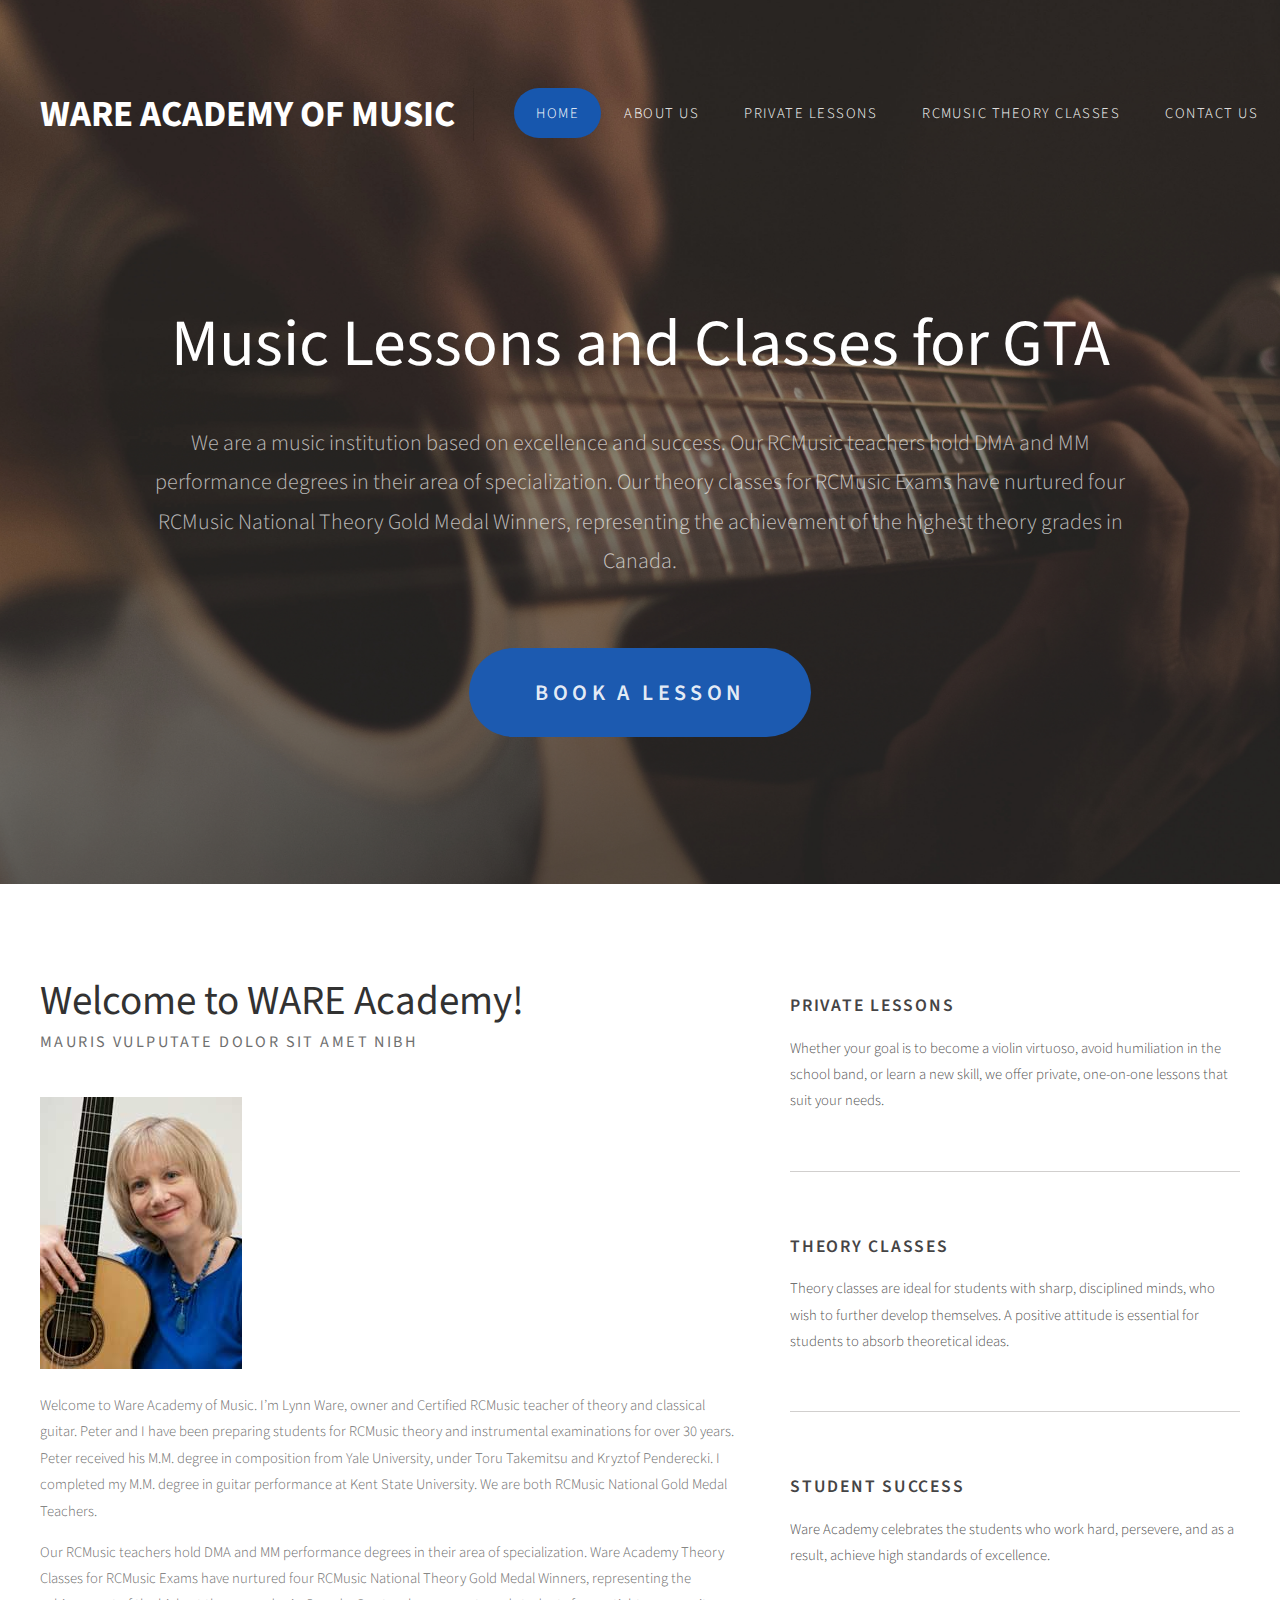
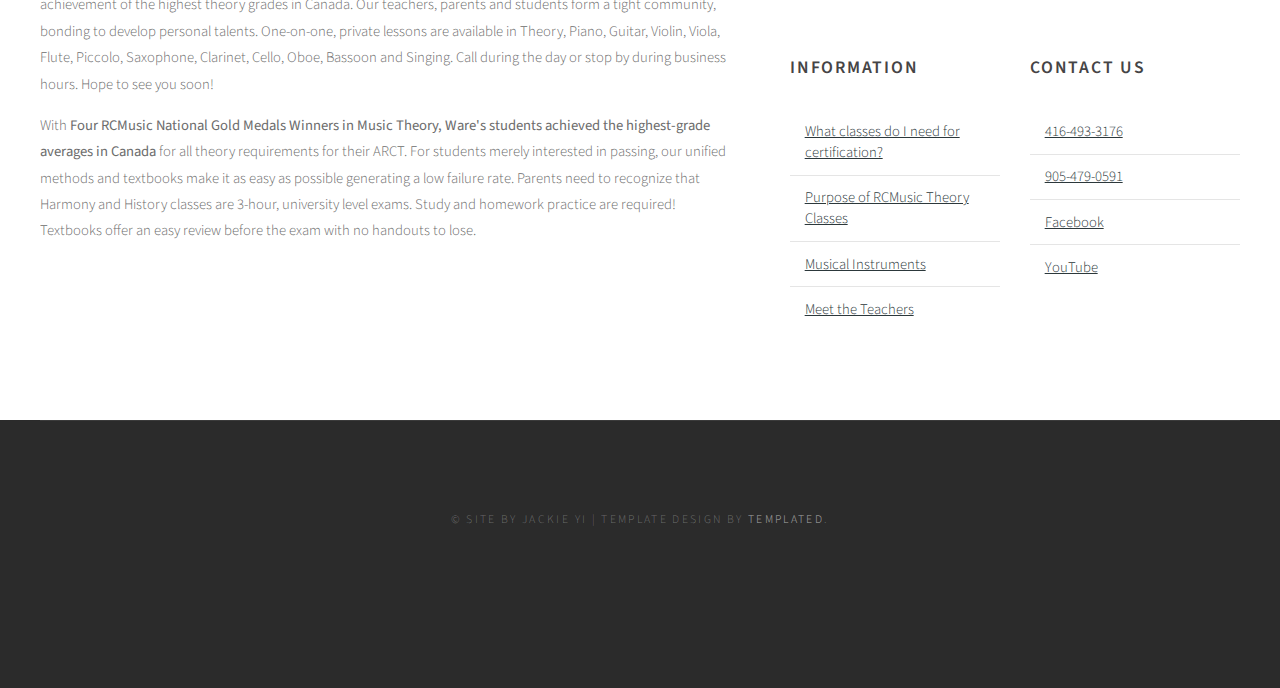
==== index.html @ 29f304de "Initial commit" ====
<!DOCTYPE html PUBLIC "-//W3C//DTD XHTML 1.0 Strict//EN" "http://www.w3.org/TR/xhtml1/DTD/xhtml1-strict.dtd">
<!--
Design by TEMPLATED
http://templated.co
Released for free under the Creative Commons Attribution License

Name       : SimpleWork 
Description: A two-column, fixed-width design with dark color scheme.
Version    : 1.0
Released   : 20140225

-->
<html xmlns="http://www.w3.org/1999/xhtml">
<head>
<meta http-equiv="Content-Type" content="text/html; charset=utf-8" />
<title></title>
<meta name="keywords" content="" />
<meta name="description" content="" />
<link href="http://fonts.googleapis.com/css?family=Source+Sans+Pro:200,300,400,600,700,900" rel="stylesheet" />
<link href="default.css" rel="stylesheet" type="text/css" media="all" />
<link href="fonts.css" rel="stylesheet" type="text/css" media="all" />

<!--[if IE 6]><link href="default_ie6.css" rel="stylesheet" type="text/css" /><![endif]-->

</head>
<body>
<div id="header-wrapper">
	<div id="header" class="container">
		<div id="logo">
			<h1><a href="#">WARE Academy of Music</a></h1>
		</div>
		<div id="menu">
				<ul>
				<li class="current_page_item"><a href="#" accesskey="1" title="">Home</a></li>
				<li><a href="#" accesskey="2" title="">About Us</a></li>
				<li><a href="#" accesskey="3" title="">Private Lessons</a></li>
				<li><a href="#" accesskey="4" title="">RCMusic Theory Classes</a></li>
				<li><a href="#" accesskey="5" title="">Contact Us</a></li>
			</ul>
		</div>
	</div>
	<div id="header-featured">
		<div id="banner-wrapper">
			<div id="banner" class="container">
			<h2>Music Lessons and Classes for GTA</h2>
			<p>We are a music institution based on excellence and success. Our RCMusic
				teachers hold DMA and MM performance degrees in their area of specialization. Our theory classes for RCMusic
				Exams have nurtured four RCMusic National Theory Gold Medal Winners, representing the achievement of the highest theory grades
				in Canada.</p>
			<a href="#" class="button">Book a lesson</a> </div>
		</div>
	</div>
</div>
<div id="wrapper">
	<div id="page" class="container">
		<div id="content">
			<div class="title">
				<h2>Welcome to WARE Academy!</h2>
				<span class="byline">Mauris vulputate dolor sit amet nibh</span> </div>
			<p><img src="images/Lynn-Ware-music-teacher.jpg" alt="" class="image image-responsive" /> </p>
			<p>Welcome to Ware Academy of Music. I’m Lynn Ware, owner and Certified RCMusic teacher of theory and classical guitar.
				Peter and I have been preparing students for RCMusic theory and instrumental examinations for over 30 years.
				Peter received his M.M. degree in composition from Yale University, under Toru Takemitsu and Kryztof Penderecki.
				I completed my M.M. degree in guitar performance at Kent State University. We are both RCMusic National Gold Medal Teachers.</p>
			<p>Our RCMusic teachers hold DMA and MM performance degrees in their area of specialization. Ware Academy Theory
				Classes for RCMusic Exams have nurtured four RCMusic National Theory Gold Medal Winners, representing the achievement of the highest theory
				grades in Canada. Our teachers, parents and students form a tight community, bonding to develop personal talents.
				One-on-one, private lessons are available in Theory, Piano, Guitar, Violin, Viola, Flute, Piccolo, Saxophone,
				Clarinet, Cello, Oboe, Bassoon and Singing. Call during the day or stop by during business hours. Hope to see you soon!</p>
			<p>With <strong>Four RCMusic National Gold Medals Winners in Music Theory, Ware's students achieved the highest-grade averages in
				Canada</strong> for all theory requirements for their ARCT. For students merely interested in passing, our unified
				methods and textbooks make it as easy as possible generating a low failure rate. Parents need to recognize
				that Harmony and History classes are 3-hour, university level exams. Study and homework practice are required!
				Textbooks offer an easy review before the exam with no handouts to lose.</p>
		</div>
		<div id="sidebar">
			<ul class="style1">
				<li class="first">
					<h3>Private lessons</h3>
					<p><a href="#">Whether your goal is to become a violin virtuoso, avoid humiliation in the school band, or
					learn a new skill, we offer private, one-on-one lessons that suit your needs.</a></p>
				</li>
				<li>
					<h3>Theory Classes</h3>
					<p><a href="#">Theory classes are ideal for students with sharp, disciplined minds, who wish to further develop
					themselves. A positive attitude is essential for students to absorb theoretical ideas.</a></p>
				</li>
				<li>
					<h3>Student Success</h3>
					<p><a href="#">Ware Academy celebrates the students who work hard, persevere, and as a result, achieve high standards of excellence.</a></p>
				</li>
			</ul>
			<div id="stwo-col">
				<div class="sbox1">
					<h2>Information</h2>
					<ul class="style2">
						<li><a href="#">What classes do I need for certification?</a></li>
						<li><a href="#">Purpose of RCMusic Theory Classes</a></li>
						<li><a href="#">Musical Instruments</a></li>
						<li><a href="#">Meet the Teachers</a></li>
					</ul>
				</div>
				<div class="sbox2">
					<h2>Contact Us</h2>
					<ul class="style2">
						<li><a href="#">416-493-3176</a></li>
						<li><a href="#">905-479-0591</a></li>
						<li><a href="https://www.facebook.com/Ware-Academy-of-Music-352486694839568/" target="_blank">Facebook</a></li>
						<li><a href="https://www.youtube.com/user/wareacademy" target="_blank">YouTube</a></li>
					</ul>
				</div>
			</div>
		</div>
	</div>
</div>
<div id="copyright" class="container">
	<p>&copy; Site by Jackie Yi</a> | Template Design by <a href="http://templated.co" rel="nofollow">TEMPLATED</a>.</p>
</div>
</body>
</html>
---- default.css ----
html, body
{
	height: 100%;
}

body
{
	margin: 0px;
	padding: 0px;
	background: #2b2b2b;
	font-family: 'Source Sans Pro', sans-serif;
	font-size: 11pt;
	font-weight: 300;
	color: #6c6c6c
}

h1, h2, h3
{
	margin: 0;
	padding: 0;
	font-weight: 600;
	color: #454445;
}

p, ol, ul
{
	margin-top: 0;
}

ol, ul
{
	padding: 0;
	list-style: none;
}

p
{
	line-height: 180%;
}

strong
{
}

a
{
	color: #2C383B;
}

a:hover
{
	text-decoration: none;
}

.container
{
	margin: 0px auto;
	width: 1200px;
}

/*********************************************************************************/
/* Image Style                                                                   */
/*********************************************************************************/

	.image
{
	display: inline-block;
	background: #2b2b2b;
}

.image img
{
	display: block;
	width: 100%;
}

.image-full
{
	display: block;
	width: 100%;
	margin: 0 0 2em 0;
}

.image-left
{
	float: left;
	margin: 0 2em 2em 0;
}

.image-centered
{
	display: block;
	margin: 0 0 2em 0;
}

.image-centered img
{
	margin: 0 auto;
	width: auto;
}

/*********************************************************************************/
/* List Styles                                                                   */
/*********************************************************************************/

	ul.style1
{
	margin: 0;
	padding: 0em 0em 0em 0em;
	overflow: hidden;
	list-style: none;
	color: #6c6c6c
}

ul.style1 li
{
	overflow: hidden;
	display: block;
	padding: 2.80em 0em;
	border-top: 1px solid #D1CFCE;
}

ul.style1 li:first-child
{
	padding-top: 0;
	border-top: none;
}

ul.style1 .image-left
{
	margin-bottom: 0;
}

ul.style1 h3
{
	padding: 1.2em 0em 1em 0em;
	letter-spacing: 0.10em;
	text-transform: uppercase;
	font-size: 1.2em;
	font-weight: 600;
	color: #454445;
}

ul.style1 a
{
	text-decoration: none;
	color: #525252;
}

ul.style1 a:hover
{
	text-decoration: underline;
	color: #525252;
}

ul.style2
{
	margin: 0;
	padding-top: 1em;
	list-style: none;
}

ul.style2 li
{
	border-top: solid 1px #E5E5E5;
	padding: 0.80em 0 0.80em 0;
	font-family: 0.80em;
}

ul.style2 li:before
{
	display: inline-block;
	padding: 4px;
	background: #DB3256;
}

ul.style2 a
{
	display: inline-block;
	margin-left: 1em;
}

ul.style2 li:first-child
{
	border-top: 0;
	padding-top: 0;
}

ul.style2 .icon
{
	color: #FFF;
}

ul.style3
{
	margin: 0;
	padding-top: 1em;
	list-style: none;
}

ul.style3 li
{
	border-top: solid 1px rgba(255,255,255,.2);
	padding: 1em 0 1em 0;
	font-family: 0.80em;
}

ul.style3 li:before
{
	display: inline-block;
	padding: 4px;
	background: #FFF;
}

ul.style3 a
{
	display: inline-block;
	margin-left: 1em;
	font-size: 1em !important;
	color: #FFF;
}

ul.style3 li:first-child
{
	border-top: 0;
	padding-top: 0;
}

ul.style3 .icon
{
	color: #DB3256;
}

/*********************************************************************************/
/* Social Icon Styles                                                            */
/*********************************************************************************/

	ul.contact
{
	margin: 0;
	padding: 2em 0em 0em 0em;
	list-style: none;
}

ul.contact li
{
	display: inline-block;
	padding: 0em 0.30em;
	font-size: 1em;
}

ul.contact li span
{
	display: none;
	margin: 0;
	padding: 0;
}

ul.contact li a
{
	color: #FFF;
}

ul.contact li a:before
{
	display: inline-block;
	background: #3f3f3f;
	width: 40px;
	height: 40px;
	line-height: 40px;
	border-radius: 20px;
	text-align: center;
	color: #FFFFFF;
}

ul.contact li a.icon-twitter:before
{
	background: #2DAAE4;
}

ul.contact li a.icon-facebook:before
{
	background: #39599F;
}

ul.contact li a.icon-dribbble:before
{
	background: #C4376B;
}

ul.contact li a.icon-tumblr:before
{
	background: #31516A;
}

ul.contact li a.icon-rss:before
{
	background: #F2600B;
}

/*********************************************************************************/
/* Button Style                                                                  */
/*********************************************************************************/

	.button
{
	display: inline-block;
	padding: 1.3em 3em;
	background: #1c5ab0;
	border-radius: 30px;
	-moz-transition: opacity 0.25s ease-in-out;
	-webkit-transition: opacity 0.25s ease-in-out;
	-o-transition: opacity 0.25s ease-in-out;
	-ms-transition: opacity 0.25s ease-in-out;
	transition: opacity 0.25s ease-in-out;
	letter-spacing: 0.20em;
	text-decoration: none;
	text-transform: uppercase;
	font-weight: 600;
	color: #FFF;
}

.button:hover
{
	background: #1757ae;
}

.button:active
{
}

.button-big
{
	padding: 1.6em 4em;
	font-size: 1.4em;
	font-weight: 900;
}

/*********************************************************************************/
/* Heading Titles                                                                */
/*********************************************************************************/

	.title
{
	margin-bottom: 3em;
}

.title h2
{
	font-weight: 400;
	font-size: 2.8em;
	color: #323232;
}

.title .byline
{
	letter-spacing: 0.15em;
	text-transform: uppercase;
	font-weight: 400;
	font-size: 1.1em;
	color: #6F6F6F;
}

/*********************************************************************************/
/* Header                                                                        */
/*********************************************************************************/
	
#header-wrapper
{
	background: #2b2b2b url(images/warebanner.jpg) no-repeat center;
	background-size: auto 100%;
}

#header
{
	]position: relative;
	height: 150px;
}

#header-page
{
	background: #2b2b2b url(images/wareheader.jpg) no-repeat center;
	background-size: auto 100%;
}

/*********************************************************************************/
/* Logo                                                                          */
/*********************************************************************************/

#logo
{
	position: absolute;
	top: 6em;
	width: 100%;
}

#logo h1
{
	display: inline-block;
	font-size: 2.5em;
	text-transform: uppercase;
	font-weight: 700;
	color: #ED7070;
	padding-right: 0.50em;
	border-right: 1px solid rgba(0,0,0,.1);
}

#logo span
{
	display: inline-block;
	padding-right: .50em;
	letter-spacing: 0.10em;
	text-transform: uppercase;
	font-size: 0.90em;
}

#logo a
{
	text-decoration: none;
	color: #FFF;
}

#logo .fa
{
	color: #F2762E;
}

#logo .fa:after
{
	position: absolute;
	display: inline-block;
	padding-right: 2em;
}

/*********************************************************************************/
/* Menu                                                                          */
/*********************************************************************************/

#menu
{
	position: absolute;
	right: 0;
	top: 6em;
}

#menu ul
{
	display: inline-block;
}

#menu li
{
	display: block;
	float: left;
	text-align: center;
}

#menu li a, #menu li span
{
	display: inline-block;
	margin-left: 1px;
	padding: 1em 1.5em 1em 1.5em;
	letter-spacing: 0.10em;
	text-decoration: none;
	font-size: 1em;
	text-transform: uppercase;
	outline: 0;
	color: #FFF;
}

#menu li:hover a, #menu li.active a, #menu li.active span
{
}

#menu .current_page_item a
{
	background: #1757ae;
	border-radius: 30px;
	color: #FFF;
}

/*********************************************************************************/
/* Banner                                                                        */
/*********************************************************************************/
	

	#header-featured
	{
		padding: 10em 0em;
	}



#banner-wrapper
{
}

#banner
{
	overflow: hidden;
	width: 1000px;
	text-align: center;
	color: rgba(255,255,255,.7);
	font-size: 1.5em;
}

#banner a
{
	color: rgba(255,255,255,.9);
}

#banner h2
{
	padding-bottom: 0.50em;
	font-weight: 400;
	font-size: 3em;
	color: #FFF;
}

#banner .button
{
	margin-top: 2em;
	border-radius: 50px;
}

#banner strong
{
	color: #FFF;
}

#banner span
{
	display: block;
	padding-top: 0.20em;
	text-transform: uppercase;
	font-size: 1.2em;
	color: #A2A2A2;
}

/*********************************************************************************/
/* Page                                                                          */
/*********************************************************************************/

#wrapper
{
	background: #FFF;
	height: min-content;
}

#page
{
	overflow: hidden;
	padding: 6em 0em 6em 0em;
	background: #FFF;
}

#page .button
{
	margin-top: 2em;
}

/*********************************************************************************/
/* Content                                                                       */
/*********************************************************************************/

	#content
	{
		float: left;
		width: 700px;
	}

/*********************************************************************************/
/* Sidebar                                                                       */
/*********************************************************************************/

	#sidebar
	{
		float: right;
		width: 450px;
	}

	#stwo-col
	{
		margin-top: 2em;
	}

	#stwo-col h2
	{
		display: block;
		padding-bottom: 1.5em;
		letter-spacing: 0.10em;
		text-transform: uppercase;
		font-size: 1.2em;
		font-weight: 600;
		color: #454445;
	}

	#stwo-col .sbox1
	{
		float: left;
		width: 210px;
	}

	#stwo-col .sbox2
	{
		float: right;
		width: 210px;
	}

/*********************************************************************************/
/* Copyright                                                                     */
/*********************************************************************************/

#copyright
{
	overflow: hidden;
	padding: 6em 0em 10em 0em;
	border-top: 1px solid rgba(255,255,255,0.08);
}

#copyright p
{
	letter-spacing: 0.20em;
	text-align: center;
	text-transform: uppercase;
	font-size: 0.80em;
	color: rgba(255,255,255,0.3);
}

#copyright a
{
	text-decoration: none;
	color: rgba(255,255,255,0.6);
}

/*********************************************************************************/
/* Featured                                                                      */
/*********************************************************************************/

#featured-wrapper
{
	overflow: hidden;
	padding: 10em 0em;
	background: #FFF;
	text-align: center;
}

#featured
{
	overflow: hidden;
}

#featured .main-title
{
	margin-bottom: 4em;
}

#featured .main-title h2
{
	font-size: 4em;
}

#featured .main-title .byline
{
	font-size: 2em;
}

#featured-wrapper .fa
{
	display: inline-block;
	margin-bottom: 1em;
	width: 3em;
	height: 3em;
	line-height: 3em;
	font-size: 4em;
	color: #FFF;
	background: #F2762E;
	border: 1px solid #F2762E;
	border-radius: 50%;
}

.column1,  .column2,  .column3,  .column4
{
	width: 282px;
}

.column1,  .column2
{
	float: left;
	margin-right: 24px;
}

.column3
{
	float: left;
}

.column4
{
	float: right;
}

#slider-wrapper
{
	padding: 6em 0em;
	background: #DB3256;
}

#slider
{
	margin: 0em auto 0em auto;
	width: 1200px;
	position: relative;
}

#slider .button
{
}

#slider .button:hover
{
}

#slider .viewer
{
	width: 1000px;
	height: 375px;
	margin: 0 auto;
	overflow: hidden;
}

#slider .viewer .reel
{
	display: none;
	height: 375px;
}

#slider .viewer .reel .slide
{
	position: relative;
	width: 1000px;
	height: 375px;
}

#slider .viewer .reel h2
{
	position: absolute;
	top: 130px;
	left: 0;
	width: 1200px;
	height: 80px;
	line-height: 80px;
	background: #111111;
	text-align: center;
	opacity: 0.85;
	font-weight: normal;
	color: #ffffff;
	font-size: 2.25em;
}

#slider .viewer .reel p
{
	position: absolute;
	top: 210px;
	left: 0;
	width: 1200px;
	height: 40px;
	line-height: 40px;
	background: #0074C6;
	text-align: center;
	opacity: 0.85;
	font-weight: normal;
	color: #ffffff;
	font-size: 1.1em;
}

#slider .icon
{
	font-size: 4em;
	color: #FFF;
}

#slider .previous-button
{
	position: absolute;
	top: 150px;
	left: 0;
}

#slider .next-button
{
	position: absolute;
	top: 150px;
	right: 0;
}

#slider .indicator
{
	margin: 30px auto 0 auto;
}

#slider .indicator ul
{
	list-style: none;
	padding: 0;
	margin: 0;
	text-align: center;
}

#slider .indicator ul li
{
	display: inline-block;
	width: 12px;
	height: 12px;
	text-indent: -9999em;
	background: #c8c8c8;
	margin: 0 2px 0 2px;
	border-radius: 8px;
	border-bottom: solid 1px #ffffff;
	border-top: solid 1px #909090;
}

#slider .indicator ul li.active
{
	background: #505050;
	border-top: solid 1px #505050;
}

/*********************************************************************************/
/* Footer                                                                        */
/*********************************************************************************/

#footer-wrapper
{
	overflow: hidden;
	padding: 7em 0em;
	color: rgba(255,255,255,0.5);
}


#footer .title h2
{
	font-size: 2em;
	font-weight: 300;
	color: #FFF;
}

#footer .title .byline
{
	display: block;
	padding-top: 1em;
	text-transform: uppercase;
	font-size: 0.80em;
	color: rgba(255,255,255,0.5);
}

#footer .column1,
#footer .column2
{
	width: 560px;
}

#footer .column1
{
	float: left;
}

#footer .column2
{
	float: right;
}

#footer .button
{
	margin-top: 2em;
}

#extra
{
	overflow: hidden;
	margin: 5em auto 2em auto;
	padding: 2em 0em 2em 0em;
	background: #ECECEC;
}

#extra h2
{
	margin: 0em;
	padding: 0em;
	font-weight: 400;
	font-size: 2.4em;
	color: #555555;
}

#extra span
{
	display: block;
	padding-top: 0.20em;
	text-transform: uppercase;
	font-size: 1.2em;
	color: #A2A2A2;
}


.extra2
{
}


.margin-btm
{
	overflow: hidden;
	margin-bottom: 5em;
	padding-bottom: 5em;
	border-bottom: 1px solid rgba(0,0,0,.1);
}

.extra2 .button
{
	margin-top: 2em;
}

.extra2 .title h2
{
	font-size: 2em;
}

.extra2 .title .byline
{
	font-size: 0.80em;
}

.extra2 .ebox1,
.extra2 .ebox2
{
	width: 560px;
}

.extra2  .ebox1
{
	float: left;
	padding-right: 40px;
	border-right: 1px solid rgba(0,0,0,.1);
}

.extra2 .ebox2
{
	float: right;
}
---- fonts.css ----
@charset 'UTF-8';

@font-face
{
	font-family: 'FontAwesome';
	src: url('fonts/fontawesome-webfont.eot?v=3.0.1');
	src: url('fonts/fontawesome-webfont.eot?#iefix&v=3.0.1') format('embedded-opentype'),
	     url('fonts/fontawesome-webfont.woff?v=3.0.1') format('woff'),
	     url('fonts/fontawesome-webfont.ttf?v=3.0.1') format('truetype'),
	     url('fonts/fontawesome-webfont.svg#FontAwesome') format('svg');
	font-weight: normal;
	font-style: normal;
}

@font-face
{
	font-family: 'Font-Awesome-Social';
	src: url('fonts/fontawesome-social-webfont.eot');
	src: url('fonts/fontawesome-social-webfont.eot?#iefix') format('embedded-opentype'),
	     url('fonts/fontawesome-social-webfont.woff') format('woff'),
		 url('fonts/fontawesome-social-webfont.ttf') format('truetype'),
		 url('fonts/fontawesome-social-webfont.svg#Font-Awesome-More') format('svg');
	font-weight: normal;
	font-style: normal;
}
/*********************************************************************************/
/* Icons                                                                         */
/* Powered by Font Awesome by Dave Gandy | http://fontawesome.io                 */
/* Licensed under the SIL OFL 1.1 (font), MIT (CSS)                              */
/*********************************************************************************/

	.fa
	{
		text-decoration: none;
	}

		.fa:before
		{
			display:inline-block;
			font-family: FontAwesome;
			font-size: 1.25em;
			text-decoration: none;
			font-style: normal;
			font-weight: normal;
			line-height: 1;
			-webkit-font-smoothing:antialiased;
			-moz-osx-font-smoothing:grayscale;
		}

		.fa-lg{font-size:1.3333333333333333em;line-height:.75em;vertical-align:-15%}
		.fa-2x{font-size:2em}
		.fa-3x{font-size:3em}
		.fa-4x{font-size:4em}
		.fa-5x{font-size:5em}
		.fa-fw{width:1.2857142857142858em;text-align:center}
		.fa-ul{padding-left:0;margin-left:2.142857142857143em;list-style-type:none}.fa-ul>li{position:relative}
		.fa-li{position:absolute;left:-2.142857142857143em;width:2.142857142857143em;top:.14285714285714285em;text-align:center}.fa-li.fa-lg{left:-1.8571428571428572em}
		.fa-border{padding:.2em .25em .15em;border:solid .08em #eee;border-radius:.1em}
		.pull-right{float:right}
		.pull-left{float:left}
		.fa.pull-left{margin-right:.3em}
		.fa.pull-right{margin-left:.3em}
		.fa-spin{-webkit-animation:spin 2s infinite linear;-moz-animation:spin 2s infinite linear;-o-animation:spin 2s infinite linear;animation:spin 2s infinite linear}
		@-moz-keyframes spin{0%{-moz-transform:rotate(0deg)} 100%{-moz-transform:rotate(359deg)}}@-webkit-keyframes spin{0%{-webkit-transform:rotate(0deg)} 100%{-webkit-transform:rotate(359deg)}}@-o-keyframes spin{0%{-o-transform:rotate(0deg)} 100%{-o-transform:rotate(359deg)}}@-ms-keyframes spin{0%{-ms-transform:rotate(0deg)} 100%{-ms-transform:rotate(359deg)}}@keyframes spin{0%{transform:rotate(0deg)} 100%{transform:rotate(359deg)}}.fa-rotate-90{filter:progid:DXImageTransform.Microsoft.BasicImage(rotation=1);-webkit-transform:rotate(90deg);-moz-transform:rotate(90deg);-ms-transform:rotate(90deg);-o-transform:rotate(90deg);transform:rotate(90deg)}
		.fa-rotate-180{filter:progid:DXImageTransform.Microsoft.BasicImage(rotation=2);-webkit-transform:rotate(180deg);-moz-transform:rotate(180deg);-ms-transform:rotate(180deg);-o-transform:rotate(180deg);transform:rotate(180deg)}
		.fa-rotate-270{filter:progid:DXImageTransform.Microsoft.BasicImage(rotation=3);-webkit-transform:rotate(270deg);-moz-transform:rotate(270deg);-ms-transform:rotate(270deg);-o-transform:rotate(270deg);transform:rotate(270deg)}
		.fa-flip-horizontal{filter:progid:DXImageTransform.Microsoft.BasicImage(rotation=0, mirror=1);-webkit-transform:scale(-1, 1);-moz-transform:scale(-1, 1);-ms-transform:scale(-1, 1);-o-transform:scale(-1, 1);transform:scale(-1, 1)}
		.fa-flip-vertical{filter:progid:DXImageTransform.Microsoft.BasicImage(rotation=2, mirror=1);-webkit-transform:scale(1, -1);-moz-transform:scale(1, -1);-ms-transform:scale(1, -1);-o-transform:scale(1, -1);transform:scale(1, -1)}
		.fa-stack{position:relative;display:inline-block;width:2em;height:2em;line-height:2em;vertical-align:middle}
		.fa-stack-1x,.fa-stack-2x{position:absolute;left:0;width:100%;text-align:center}
		.fa-stack-1x{line-height:inherit}
		.fa-stack-2x{font-size:2em}
		.fa-inverse{color:#fff}
		.fa-glass:before{content:"\f000"}
		.fa-music:before{content:"\f001"}
		.fa-search:before{content:"\f002"}
		.fa-envelope-o:before{content:"\f003"}
		.fa-heart:before{content:"\f004"}
		.fa-star:before{content:"\f005"}
		.fa-star-o:before{content:"\f006"}
		.fa-user:before{content:"\f007"}
		.fa-film:before{content:"\f008"}
		.fa-th-large:before{content:"\f009"}
		.fa-th:before{content:"\f00a"}
		.fa-th-list:before{content:"\f00b"}
		.fa-check:before{content:"\f00c"}
		.fa-times:before{content:"\f00d"}
		.fa-search-plus:before{content:"\f00e"}
		.fa-search-minus:before{content:"\f010"}
		.fa-power-off:before{content:"\f011"}
		.fa-signal:before{content:"\f012"}
		.fa-gear:before,.fa-cog:before{content:"\f013"}
		.fa-trash-o:before{content:"\f014"}
		.fa-home:before{content:"\f015"}
		.fa-file-o:before{content:"\f016"}
		.fa-clock-o:before{content:"\f017"}
		.fa-road:before{content:"\f018"}
		.fa-download:before{content:"\f019"}
		.fa-arrow-circle-o-down:before{content:"\f01a"}
		.fa-arrow-circle-o-up:before{content:"\f01b"}
		.fa-inbox:before{content:"\f01c"}
		.fa-play-circle-o:before{content:"\f01d"}
		.fa-rotate-right:before,.fa-repeat:before{content:"\f01e"}
		.fa-refresh:before{content:"\f021"}
		.fa-list-alt:before{content:"\f022"}
		.fa-lock:before{content:"\f023"}
		.fa-flag:before{content:"\f024"}
		.fa-headphones:before{content:"\f025"}
		.fa-volume-off:before{content:"\f026"}
		.fa-volume-down:before{content:"\f027"}
		.fa-volume-up:before{content:"\f028"}
		.fa-qrcode:before{content:"\f029"}
		.fa-barcode:before{content:"\f02a"}
		.fa-tag:before{content:"\f02b"}
		.fa-tags:before{content:"\f02c"}
		.fa-book:before{content:"\f02d"}
		.fa-bookmark:before{content:"\f02e"}
		.fa-print:before{content:"\f02f"}
		.fa-camera:before{content:"\f030"}
		.fa-font:before{content:"\f031"}
		.fa-bold:before{content:"\f032"}
		.fa-italic:before{content:"\f033"}
		.fa-text-height:before{content:"\f034"}
		.fa-text-width:before{content:"\f035"}
		.fa-align-left:before{content:"\f036"}
		.fa-align-center:before{content:"\f037"}
		.fa-align-right:before{content:"\f038"}
		.fa-align-justify:before{content:"\f039"}
		.fa-list:before{content:"\f03a"}
		.fa-dedent:before,.fa-outdent:before{content:"\f03b"}
		.fa-indent:before{content:"\f03c"}
		.fa-video-camera:before{content:"\f03d"}
		.fa-picture-o:before{content:"\f03e"}
		.fa-pencil:before{content:"\f040"}
		.fa-map-marker:before{content:"\f041"}
		.fa-adjust:before{content:"\f042"}
		.fa-tint:before{content:"\f043"}
		.fa-edit:before,.fa-pencil-square-o:before{content:"\f044"}
		.fa-share-square-o:before{content:"\f045"}
		.fa-check-square-o:before{content:"\f046"}
		.fa-move:before{content:"\f047"}
		.fa-step-backward:before{content:"\f048"}
		.fa-fast-backward:before{content:"\f049"}
		.fa-backward:before{content:"\f04a"}
		.fa-play:before{content:"\f04b"}
		.fa-pause:before{content:"\f04c"}
		.fa-stop:before{content:"\f04d"}
		.fa-forward:before{content:"\f04e"}
		.fa-fast-forward:before{content:"\f050"}
		.fa-step-forward:before{content:"\f051"}
		.fa-eject:before{content:"\f052"}
		.fa-chevron-left:before{content:"\f053"}
		.fa-chevron-right:before{content:"\f054"}
		.fa-plus-circle:before{content:"\f055"}
		.fa-minus-circle:before{content:"\f056"}
		.fa-times-circle:before{content:"\f057"}
		.fa-check-circle:before{content:"\f058"}
		.fa-question-circle:before{content:"\f059"}
		.fa-info-circle:before{content:"\f05a"}
		.fa-crosshairs:before{content:"\f05b"}
		.fa-times-circle-o:before{content:"\f05c"}
		.fa-check-circle-o:before{content:"\f05d"}
		.fa-ban:before{content:"\f05e"}
		.fa-arrow-left:before{content:"\f060"}
		.fa-arrow-right:before{content:"\f061"}
		.fa-arrow-up:before{content:"\f062"}
		.fa-arrow-down:before{content:"\f063"}
		.fa-mail-forward:before,.fa-share:before{content:"\f064"}
		.fa-resize-full:before{content:"\f065"}
		.fa-resize-small:before{content:"\f066"}
		.fa-plus:before{content:"\f067"}
		.fa-minus:before{content:"\f068"}
		.fa-asterisk:before{content:"\f069"}
		.fa-exclamation-circle:before{content:"\f06a"}
		.fa-gift:before{content:"\f06b"}
		.fa-leaf:before{content:"\f06c"}
		.fa-fire:before{content:"\f06d"}
		.fa-eye:before{content:"\f06e"}
		.fa-eye-slash:before{content:"\f070"}
		.fa-warning:before,.fa-exclamation-triangle:before{content:"\f071"}
		.fa-plane:before{content:"\f072"}
		.fa-calendar:before{content:"\f073"}
		.fa-random:before{content:"\f074"}
		.fa-comment:before{content:"\f075"}
		.fa-magnet:before{content:"\f076"}
		.fa-chevron-up:before{content:"\f077"}
		.fa-chevron-down:before{content:"\f078"}
		.fa-retweet:before{content:"\f079"}
		.fa-shopping-cart:before{content:"\f07a"}
		.fa-folder:before{content:"\f07b"}
		.fa-folder-open:before{content:"\f07c"}
		.fa-resize-vertical:before{content:"\f07d"}
		.fa-resize-horizontal:before{content:"\f07e"}
		.fa-bar-chart-o:before{content:"\f080"}
		.fa-twitter-square:before{content:"\f081"}
		.fa-facebook-square:before{content:"\f082"}
		.fa-camera-retro:before{content:"\f083"}
		.fa-key:before{content:"\f084"}
		.fa-gears:before,.fa-cogs:before{content:"\f085"}
		.fa-comments:before{content:"\f086"}
		.fa-thumbs-o-up:before{content:"\f087"}
		.fa-thumbs-o-down:before{content:"\f088"}
		.fa-star-half:before{content:"\f089"}
		.fa-heart-o:before{content:"\f08a"}
		.fa-sign-out:before{content:"\f08b"}
		.fa-linkedin-square:before{content:"\f08c"}
		.fa-thumb-tack:before{content:"\f08d"}
		.fa-external-link:before{content:"\f08e"}
		.fa-sign-in:before{content:"\f090"}
		.fa-trophy:before{content:"\f091"}
		.fa-github-square:before{content:"\f092"}
		.fa-upload:before{content:"\f093"}
		.fa-lemon-o:before{content:"\f094"}
		.fa-phone:before{content:"\f095"}
		.fa-square-o:before{content:"\f096"}
		.fa-bookmark-o:before{content:"\f097"}
		.fa-phone-square:before{content:"\f098"}
		.fa-twitter:before{content:"\f099"}
		.fa-facebook:before{content:"\f09a"}
		.fa-github:before{content:"\f09b"}
		.fa-unlock:before{content:"\f09c"}
		.fa-credit-card:before{content:"\f09d"}
		.fa-rss:before{content:"\f09e"}
		.fa-hdd-o:before{content:"\f0a0"}
		.fa-bullhorn:before{content:"\f0a1"}
		.fa-bell:before{content:"\f0f3"}
		.fa-certificate:before{content:"\f0a3"}
		.fa-hand-o-right:before{content:"\f0a4"}
		.fa-hand-o-left:before{content:"\f0a5"}
		.fa-hand-o-up:before{content:"\f0a6"}
		.fa-hand-o-down:before{content:"\f0a7"}
		.fa-arrow-circle-left:before{content:"\f0a8"}
		.fa-arrow-circle-right:before{content:"\f0a9"}
		.fa-arrow-circle-up:before{content:"\f0aa"}
		.fa-arrow-circle-down:before{content:"\f0ab"}
		.fa-globe:before{content:"\f0ac"}
		.fa-wrench:before{content:"\f0ad"}
		.fa-tasks:before{content:"\f0ae"}
		.fa-filter:before{content:"\f0b0"}
		.fa-briefcase:before{content:"\f0b1"}
		.fa-fullscreen:before{content:"\f0b2"}
		.fa-group:before{content:"\f0c0"}
		.fa-chain:before,.fa-link:before{content:"\f0c1"}
		.fa-cloud:before{content:"\f0c2"}
		.fa-flask:before{content:"\f0c3"}
		.fa-cut:before,.fa-scissors:before{content:"\f0c4"}
		.fa-copy:before,.fa-files-o:before{content:"\f0c5"}
		.fa-paperclip:before{content:"\f0c6"}
		.fa-save:before,.fa-floppy-o:before{content:"\f0c7"}
		.fa-square:before{content:"\f0c8"}
		.fa-reorder:before{content:"\f0c9"}
		.fa-list-ul:before{content:"\f0ca"}
		.fa-list-ol:before{content:"\f0cb"}
		.fa-strikethrough:before{content:"\f0cc"}
		.fa-underline:before{content:"\f0cd"}
		.fa-table:before{content:"\f0ce"}
		.fa-magic:before{content:"\f0d0"}
		.fa-truck:before{content:"\f0d1"}
		.fa-pinterest:before{content:"\f0d2"}
		.fa-pinterest-square:before{content:"\f0d3"}
		.fa-google-plus-square:before{content:"\f0d4"}
		.fa-google-plus:before{content:"\f0d5"}
		.fa-money:before{content:"\f0d6"}
		.fa-caret-down:before{content:"\f0d7"}
		.fa-caret-up:before{content:"\f0d8"}
		.fa-caret-left:before{content:"\f0d9"}
		.fa-caret-right:before{content:"\f0da"}
		.fa-columns:before{content:"\f0db"}
		.fa-unsorted:before,.fa-sort:before{content:"\f0dc"}
		.fa-sort-down:before,.fa-sort-asc:before{content:"\f0dd"}
		.fa-sort-up:before,.fa-sort-desc:before{content:"\f0de"}
		.fa-envelope:before{content:"\f0e0"}
		.fa-linkedin:before{content:"\f0e1"}
		.fa-rotate-left:before,.fa-undo:before{content:"\f0e2"}
		.fa-legal:before,.fa-gavel:before{content:"\f0e3"}
		.fa-dashboard:before,.fa-tachometer:before{content:"\f0e4"}
		.fa-comment-o:before{content:"\f0e5"}
		.fa-comments-o:before{content:"\f0e6"}
		.fa-flash:before,.fa-bolt:before{content:"\f0e7"}
		.fa-sitemap:before{content:"\f0e8"}
		.fa-umbrella:before{content:"\f0e9"}
		.fa-paste:before,.fa-clipboard:before{content:"\f0ea"}
		.fa-lightbulb-o:before{content:"\f0eb"}
		.fa-exchange:before{content:"\f0ec"}
		.fa-cloud-download:before{content:"\f0ed"}
		.fa-cloud-upload:before{content:"\f0ee"}
		.fa-user-md:before{content:"\f0f0"}
		.fa-stethoscope:before{content:"\f0f1"}
		.fa-suitcase:before{content:"\f0f2"}
		.fa-bell-o:before{content:"\f0a2"}
		.fa-coffee:before{content:"\f0f4"}
		.fa-cutlery:before{content:"\f0f5"}
		.fa-file-text-o:before{content:"\f0f6"}
		.fa-building:before{content:"\f0f7"}
		.fa-hospital:before{content:"\f0f8"}
		.fa-ambulance:before{content:"\f0f9"}
		.fa-medkit:before{content:"\f0fa"}
		.fa-fighter-jet:before{content:"\f0fb"}
		.fa-beer:before{content:"\f0fc"}
		.fa-h-square:before{content:"\f0fd"}
		.fa-plus-square:before{content:"\f0fe"}
		.fa-angle-double-left:before{content:"\f100"}
		.fa-angle-double-right:before{content:"\f101"}
		.fa-angle-double-up:before{content:"\f102"}
		.fa-angle-double-down:before{content:"\f103"}
		.fa-angle-left:before{content:"\f104"}
		.fa-angle-right:before{content:"\f105"}
		.fa-angle-up:before{content:"\f106"}
		.fa-angle-down:before{content:"\f107"}
		.fa-desktop:before{content:"\f108"}
		.fa-laptop:before{content:"\f109"}
		.fa-tablet:before{content:"\f10a"}
		.fa-mobile-phone:before,.fa-mobile:before{content:"\f10b"}
		.fa-circle-o:before{content:"\f10c"}
		.fa-quote-left:before{content:"\f10d"}
		.fa-quote-right:before{content:"\f10e"}
		.fa-spinner:before{content:"\f110"}
		.fa-circle:before{content:"\f111"}
		.fa-mail-reply:before,.fa-reply:before{content:"\f112"}
		.fa-github-alt:before{content:"\f113"}
		.fa-folder-o:before{content:"\f114"}
		.fa-folder-open-o:before{content:"\f115"}
		.fa-expand-o:before{content:"\f116"}
		.fa-collapse-o:before{content:"\f117"}
		.fa-smile-o:before{content:"\f118"}
		.fa-frown-o:before{content:"\f119"}
		.fa-meh-o:before{content:"\f11a"}
		.fa-gamepad:before{content:"\f11b"}
		.fa-keyboard-o:before{content:"\f11c"}
		.fa-flag-o:before{content:"\f11d"}
		.fa-flag-checkered:before{content:"\f11e"}
		.fa-terminal:before{content:"\f120"}
		.fa-code:before{content:"\f121"}
		.fa-reply-all:before{content:"\f122"}
		.fa-mail-reply-all:before{content:"\f122"}
		.fa-star-half-empty:before,.fa-star-half-full:before,.fa-star-half-o:before{content:"\f123"}
		.fa-location-arrow:before{content:"\f124"}
		.fa-crop:before{content:"\f125"}
		.fa-code-fork:before{content:"\f126"}
		.fa-unlink:before,.fa-chain-broken:before{content:"\f127"}
		.fa-question:before{content:"\f128"}
		.fa-info:before{content:"\f129"}
		.fa-exclamation:before{content:"\f12a"}
		.fa-superscript:before{content:"\f12b"}
		.fa-subscript:before{content:"\f12c"}
		.fa-eraser:before{content:"\f12d"}
		.fa-puzzle-piece:before{content:"\f12e"}
		.fa-microphone:before{content:"\f130"}
		.fa-microphone-slash:before{content:"\f131"}
		.fa-shield:before{content:"\f132"}
		.fa-calendar-o:before{content:"\f133"}
		.fa-fire-extinguisher:before{content:"\f134"}
		.fa-rocket:before{content:"\f135"}
		.fa-maxcdn:before{content:"\f136"}
		.fa-chevron-circle-left:before{content:"\f137"}
		.fa-chevron-circle-right:before{content:"\f138"}
		.fa-chevron-circle-up:before{content:"\f139"}
		.fa-chevron-circle-down:before{content:"\f13a"}
		.fa-html5:before{content:"\f13b"}
		.fa-css3:before{content:"\f13c"}
		.fa-anchor:before{content:"\f13d"}
		.fa-unlock-o:before{content:"\f13e"}
		.fa-bullseye:before{content:"\f140"}
		.fa-ellipsis-horizontal:before{content:"\f141"}
		.fa-ellipsis-vertical:before{content:"\f142"}
		.fa-rss-square:before{content:"\f143"}
		.fa-play-circle:before{content:"\f144"}
		.fa-ticket:before{content:"\f145"}
		.fa-minus-square:before{content:"\f146"}
		.fa-minus-square-o:before{content:"\f147"}
		.fa-level-up:before{content:"\f148"}
		.fa-level-down:before{content:"\f149"}
		.fa-check-square:before{content:"\f14a"}
		.fa-pencil-square:before{content:"\f14b"}
		.fa-external-link-square:before{content:"\f14c"}
		.fa-share-square:before{content:"\f14d"}
		.fa-compass:before{content:"\f14e"}
		.fa-toggle-down:before,.fa-caret-square-o-down:before{content:"\f150"}
		.fa-toggle-up:before,.fa-caret-square-o-up:before{content:"\f151"}
		.fa-toggle-right:before,.fa-caret-square-o-right:before{content:"\f152"}
		.fa-euro:before,.fa-eur:before{content:"\f153"}
		.fa-gbp:before{content:"\f154"}
		.fa-dollar:before,.fa-usd:before{content:"\f155"}
		.fa-rupee:before,.fa-inr:before{content:"\f156"}
		.fa-cny:before,.fa-rmb:before,.fa-yen:before,.fa-jpy:before{content:"\f157"}
		.fa-ruble:before,.fa-rouble:before,.fa-rub:before{content:"\f158"}
		.fa-won:before,.fa-krw:before{content:"\f159"}
		.fa-bitcoin:before,.fa-btc:before{content:"\f15a"}
		.fa-file:before{content:"\f15b"}
		.fa-file-text:before{content:"\f15c"}
		.fa-sort-alpha-asc:before{content:"\f15d"}
		.fa-sort-alpha-desc:before{content:"\f15e"}
		.fa-sort-amount-asc:before{content:"\f160"}
		.fa-sort-amount-desc:before{content:"\f161"}
		.fa-sort-numeric-asc:before{content:"\f162"}
		.fa-sort-numeric-desc:before{content:"\f163"}
		.fa-thumbs-up:before{content:"\f164"}
		.fa-thumbs-down:before{content:"\f165"}
		.fa-youtube-square:before{content:"\f166"}
		.fa-youtube:before{content:"\f167"}
		.fa-xing:before{content:"\f168"}
		.fa-xing-square:before{content:"\f169"}
		.fa-youtube-play:before{content:"\f16a"}
		.fa-dropbox:before{content:"\f16b"}
		.fa-stack-overflow:before{content:"\f16c"}
		.fa-instagram:before{content:"\f16d"}
		.fa-flickr:before{content:"\f16e"}
		.fa-adn:before{content:"\f170"}
		.fa-bitbucket:before{content:"\f171"}
		.fa-bitbucket-square:before{content:"\f172"}
		.fa-tumblr:before{content:"\f173"}
		.fa-tumblr-square:before{content:"\f174"}
		.fa-long-arrow-down:before{content:"\f175"}
		.fa-long-arrow-up:before{content:"\f176"}
		.fa-long-arrow-left:before{content:"\f177"}
		.fa-long-arrow-right:before{content:"\f178"}
		.fa-apple:before{content:"\f179"}
		.fa-windows:before{content:"\f17a"}
		.fa-android:before{content:"\f17b"}
		.fa-linux:before{content:"\f17c"}
		.fa-dribbble:before{content:"\f17d"}
		.fa-skype:before{content:"\f17e"}
		.fa-foursquare:before{content:"\f180"}
		.fa-trello:before{content:"\f181"}
		.fa-female:before{content:"\f182"}
		.fa-male:before{content:"\f183"}
		.fa-gittip:before{content:"\f184"}
		.fa-sun-o:before{content:"\f185"}
		.fa-moon-o:before{content:"\f186"}
		.fa-archive:before{content:"\f187"}
		.fa-bug:before{content:"\f188"}
		.fa-vk:before{content:"\f189"}
		.fa-weibo:before{content:"\f18a"}
		.fa-renren:before{content:"\f18b"}
		.fa-pagelines:before{content:"\f18c"}
		.fa-stack-exchange:before{content:"\f18d"}
		.fa-arrow-circle-o-right:before{content:"\f18e"}
		.fa-arrow-circle-o-left:before{content:"\f190"}
		.fa-toggle-left:before,.fa-caret-square-o-left:before{content:"\f191"}
		.fa-dot-circle-o:before{content:"\f192"}
		.fa-wheelchair:before{content:"\f193"}
		.fa-vimeo-square:before{content:"\f194"}
		.fa-turkish-lira:before,.fa-try:before{content:"\f195"}
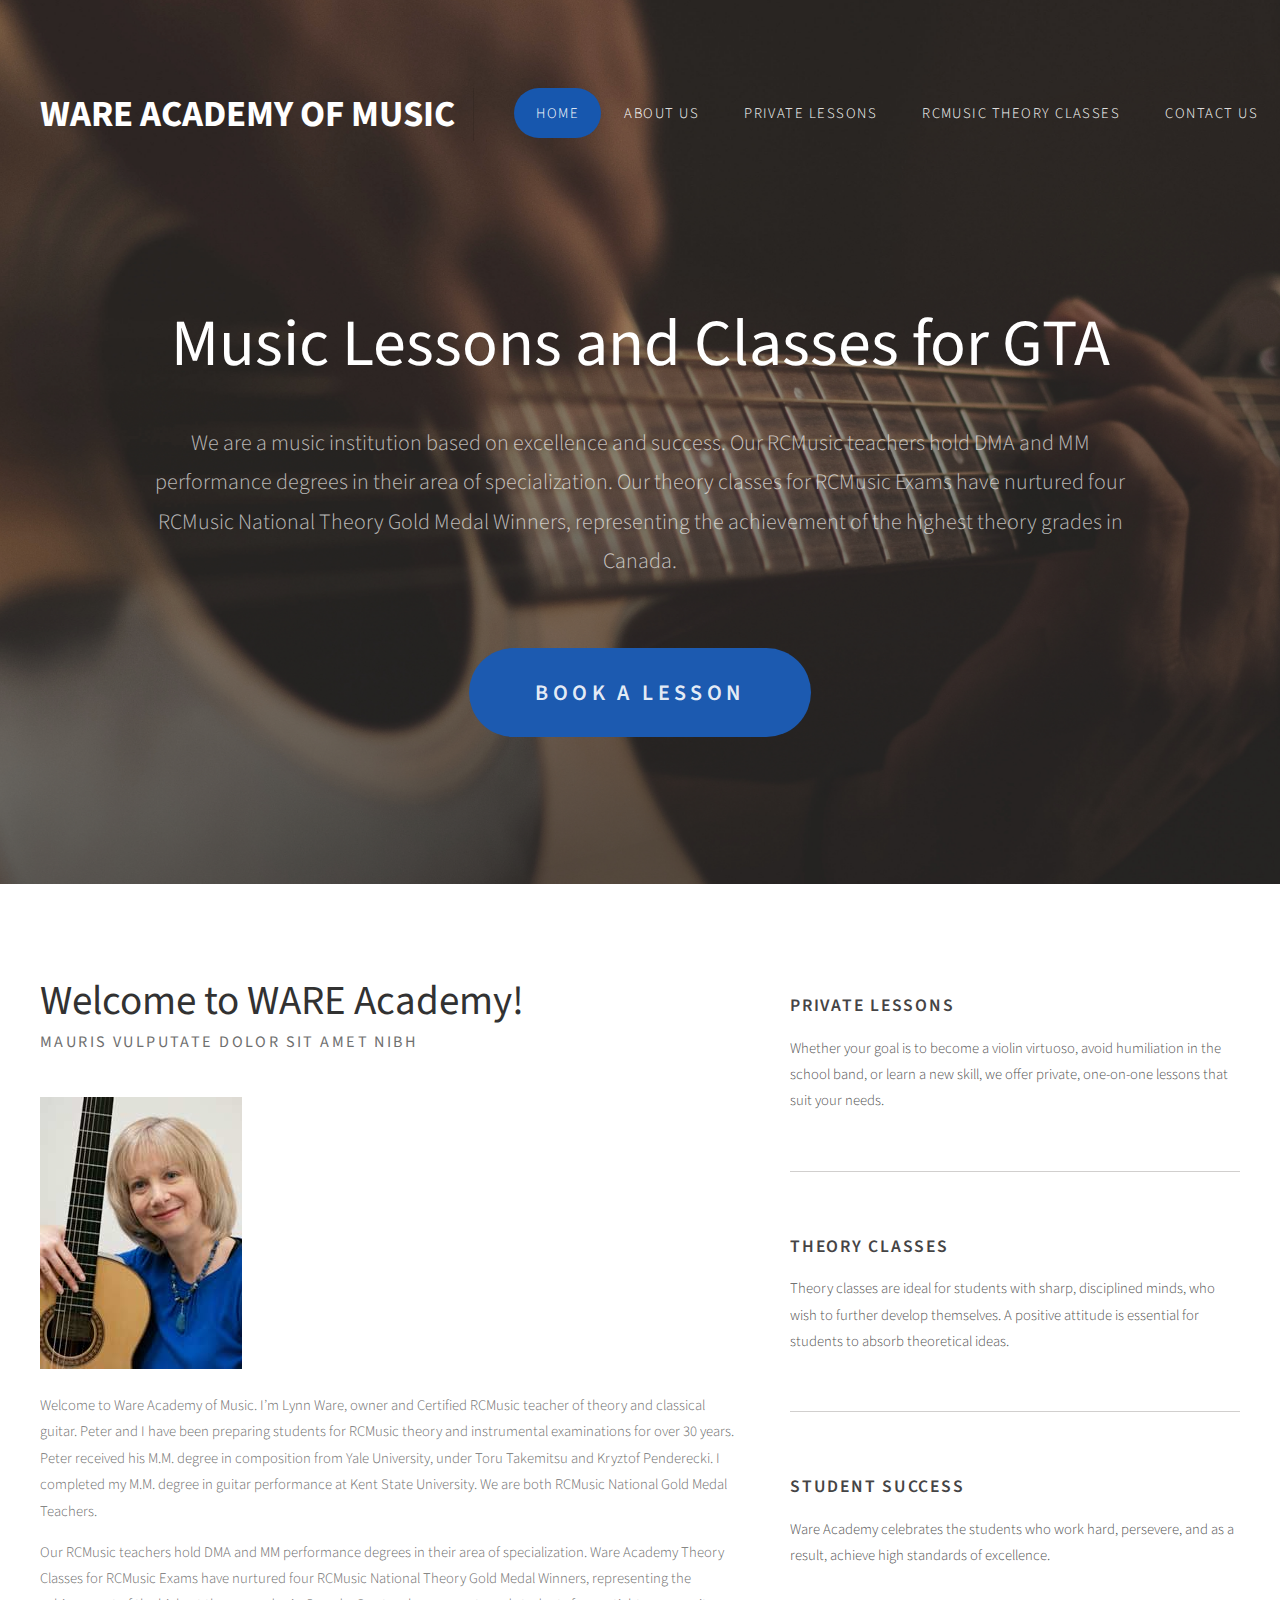
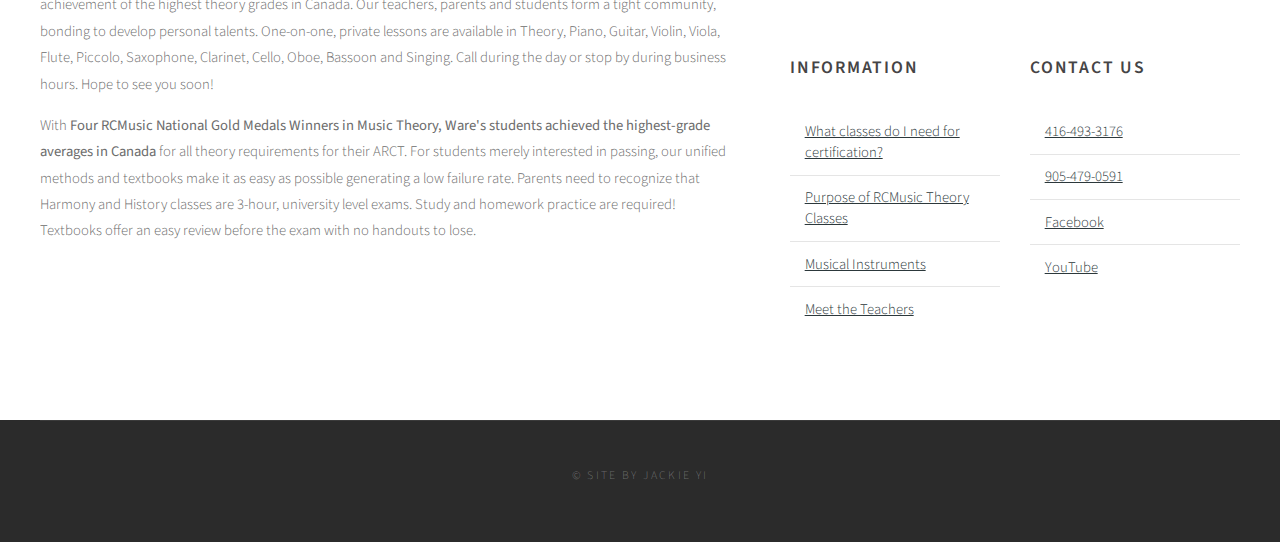
==== commit e5c8f8bb: "Adjusted buttons and copyright" ====
--- a/index.html
+++ b/index.html
@@ -1,22 +1,12 @@
 <!DOCTYPE html PUBLIC "-//W3C//DTD XHTML 1.0 Strict//EN" "http://www.w3.org/TR/xhtml1/DTD/xhtml1-strict.dtd">
-<!--
-Design by TEMPLATED
-http://templated.co
-Released for free under the Creative Commons Attribution License
 
-Name       : SimpleWork 
-Description: A two-column, fixed-width design with dark color scheme.
-Version    : 1.0
-Released   : 20140225
-
--->
 <html xmlns="http://www.w3.org/1999/xhtml">
 <head>
 <meta http-equiv="Content-Type" content="text/html; charset=utf-8" />
 <title></title>
 <meta name="keywords" content="" />
 <meta name="description" content="" />
-<link href="http://fonts.googleapis.com/css?family=Source+Sans+Pro:200,300,400,600,700,900" rel="stylesheet" />
+<link href="https://fonts.googleapis.com/css?family=Source+Sans+Pro:200,300,400,600,700,900" rel="stylesheet" />
 <link href="default.css" rel="stylesheet" type="text/css" media="all" />
 <link href="fonts.css" rel="stylesheet" type="text/css" media="all" />
 
@@ -32,7 +22,7 @@
 		<div id="menu">
 				<ul>
 				<li class="current_page_item"><a href="#" accesskey="1" title="">Home</a></li>
-				<li><a href="#" accesskey="2" title="">About Us</a></li>
+				<li><a href="about-us.html" accesskey="2" title="">About Us</a></li>
 				<li><a href="#" accesskey="3" title="">Private Lessons</a></li>
 				<li><a href="#" accesskey="4" title="">RCMusic Theory Classes</a></li>
 				<li><a href="#" accesskey="5" title="">Contact Us</a></li>
@@ -114,7 +104,18 @@
 	</div>
 </div>
 <div id="copyright" class="container">
-	<p>&copy; Site by Jackie Yi</a> | Template Design by <a href="http://templated.co" rel="nofollow">TEMPLATED</a>.</p>
+	<p>&copy; Site by Jackie Yi</p>
 </div>
 </body>
 </html>
+<!--
+Design by TEMPLATED
+http://templated.co
+Released for free under the Creative Commons Attribution License
+
+Name       : SimpleWork
+Description: A two-column, fixed-width design with dark color scheme.
+Version    : 1.0
+Released   : 20140225
+
+-->--- a/default.css
+++ b/default.css
@@ -615,7 +615,7 @@
 #copyright
 {
 	overflow: hidden;
-	padding: 6em 0em 10em 0em;
+	padding: 3em 0em 3em 0em;
 	border-top: 1px solid rgba(255,255,255,0.08);
 }
 
